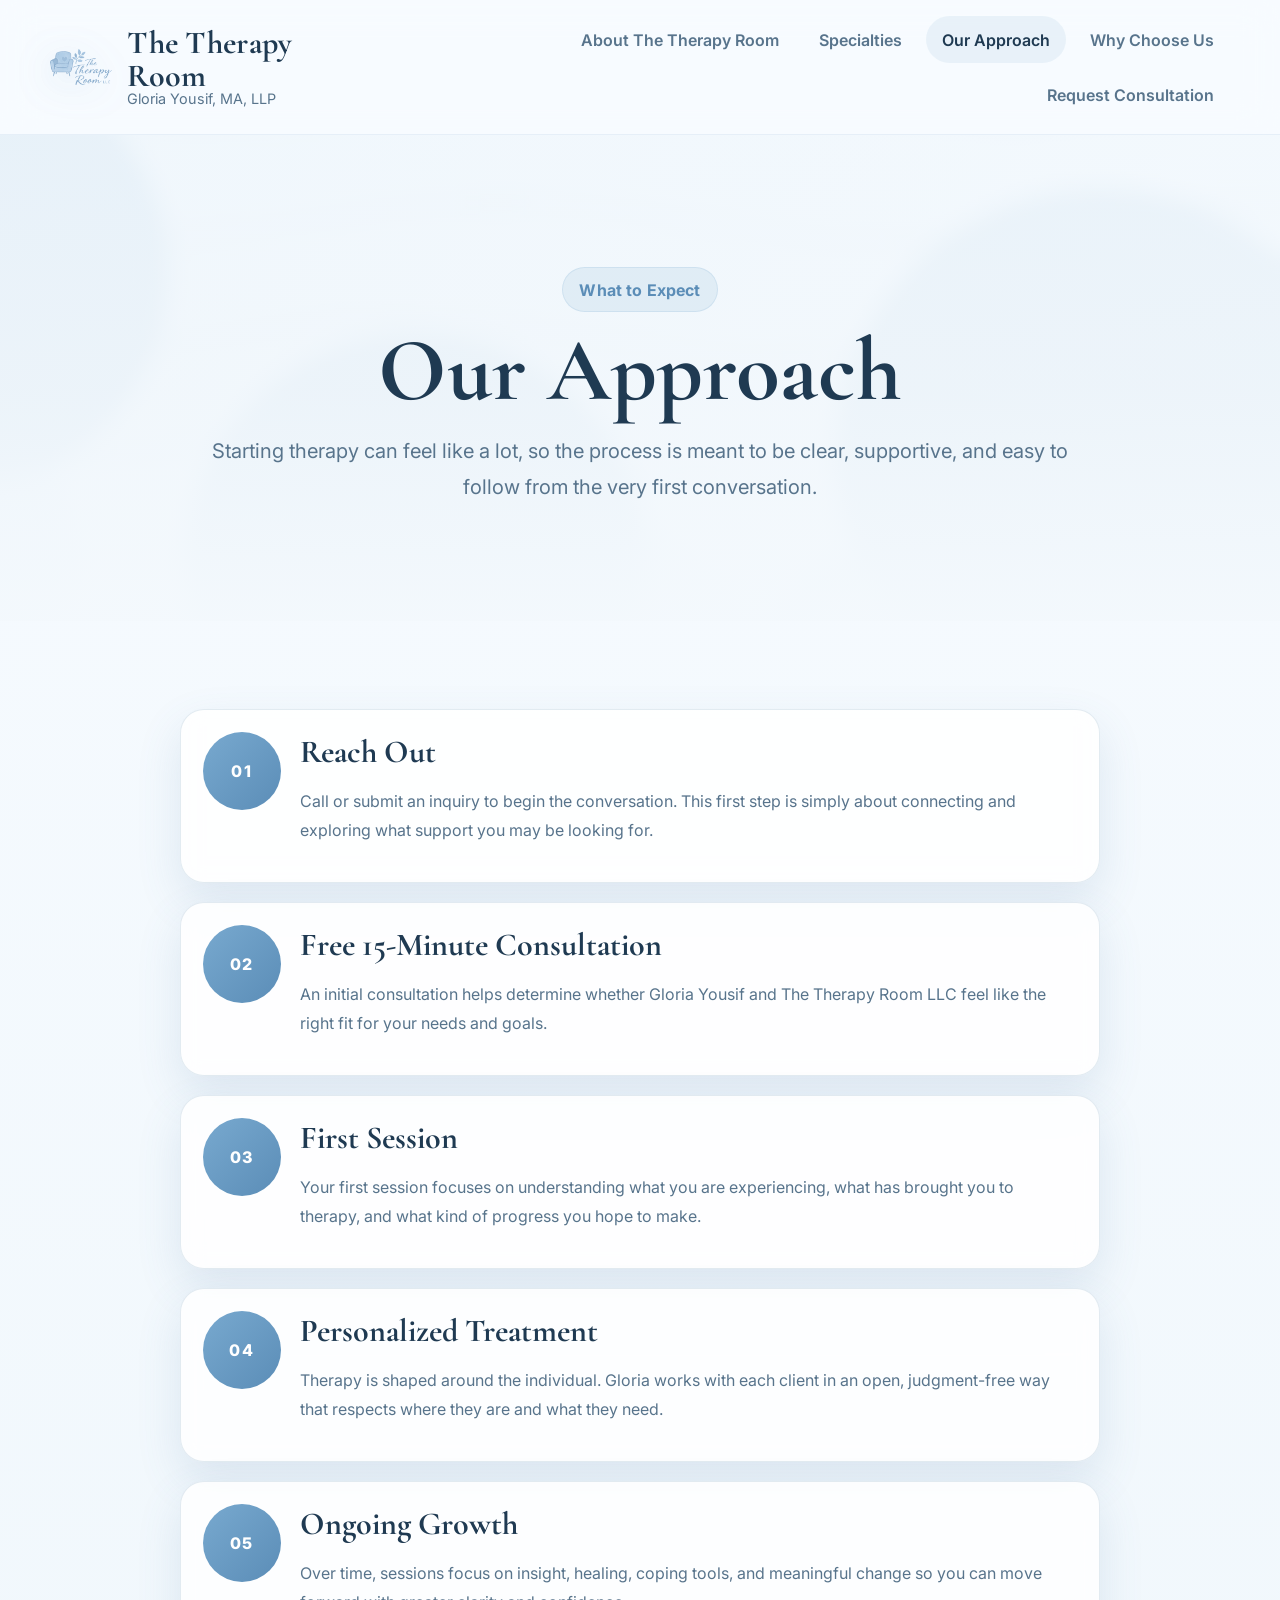
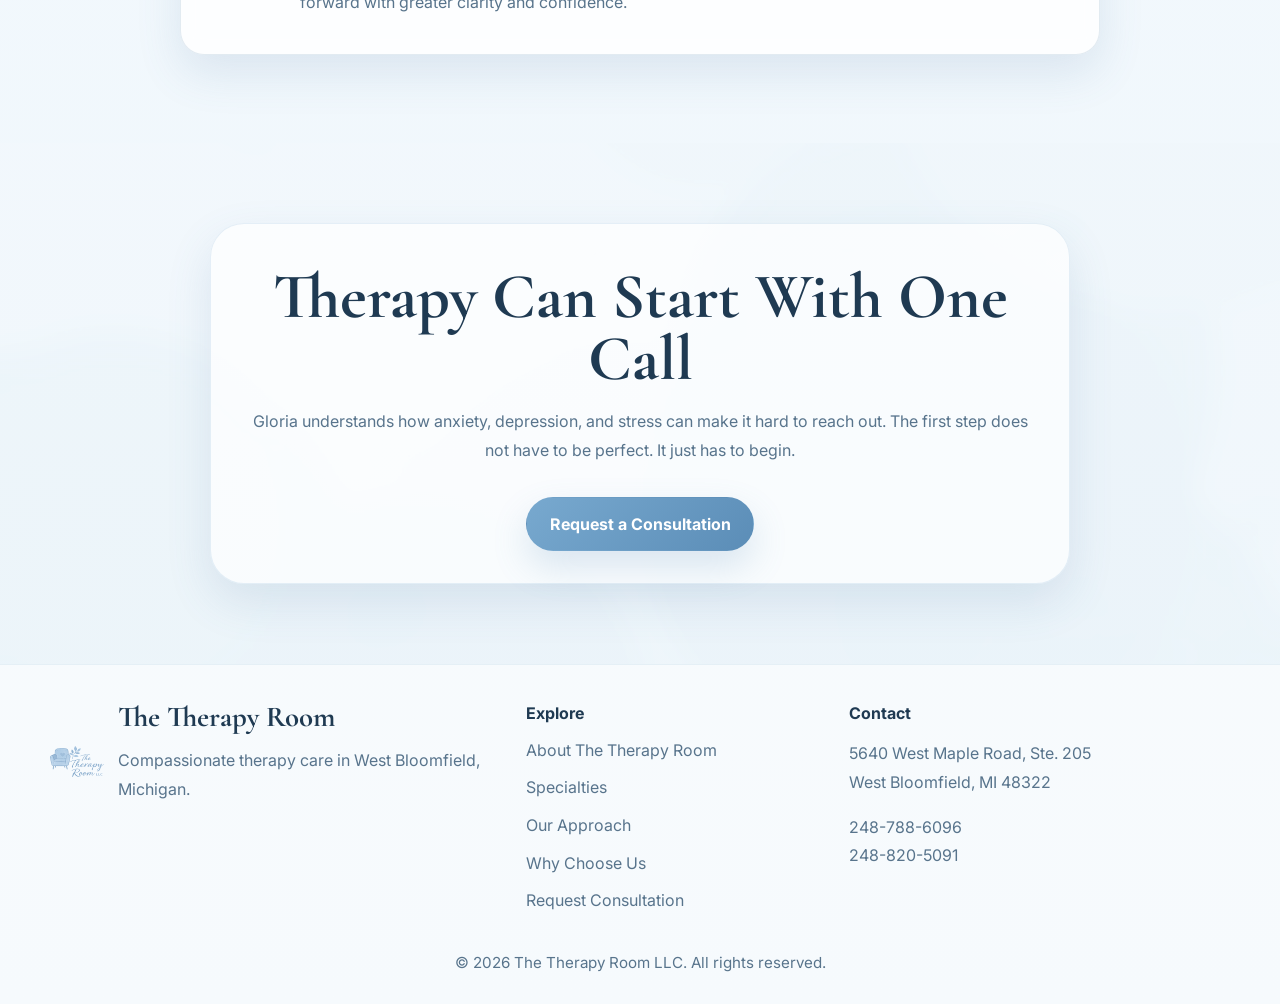
==== our-approach/index.html @ da3f1205 "Add files via upload" ====
<!DOCTYPE html>
<html lang="en">
<head>
  <meta charset="UTF-8" />
  <meta name="viewport" content="width=device-width, initial-scale=1.0" />
  <title>Our Approach | The Therapy Room LLC</title>
  <meta name="description" content="The Therapy Room LLC offers calm, compassionate therapy care in West Bloomfield with in-person and telehealth support." />
  <link rel="icon" type="image/png" href="../assets/favicon.png" />
  <link rel="preconnect" href="https://fonts.googleapis.com">
  <link rel="preconnect" href="https://fonts.gstatic.com" crossorigin>
  <link href="https://fonts.googleapis.com/css2?family=Cormorant+Garamond:wght@500;600;700&family=Inter:wght@400;500;600;700;800&display=swap" rel="stylesheet">
  <link rel="stylesheet" href="../styles.css" />
</head>
<body>
  <header class="site-header">
    <div class="container nav-wrap">
      <a class="brand" href="/">
        <img src="../assets/logo.png" alt="The Therapy Room LLC logo" />
        <div class="brand-text">
          <strong>The Therapy Room</strong>
          <span>Gloria Yousif, MA, LLP</span>
        </div>
      </a>
      <button class="mobile-toggle" type="button" aria-label="Open menu" data-nav-toggle>
        ☰
      </button>
      <nav class="nav-links" data-nav-links>
        <a href="/" class="">About The Therapy Room</a><a href="/specialties/" class="">Specialties</a><a href="/our-approach/" class="active">Our Approach</a><a href="/why-choose-us/" class="">Why Choose Us</a><a href="/request-consultation/" class="">Request Consultation</a>
      </nav>
    </div>
  </header>

  <main>
    <section class="hero compact">
      <div class="hero-media"><img src="../assets/approach-bg.jpg" alt="" /></div>
      <div class="hero-overlay"></div>
      <div class="container hero-inner">
        <div class="badge reveal">What to Expect</div>
        <h1 class="reveal">Our Approach</h1>
        <p class="lead reveal">Starting therapy can feel like a lot, so the process is meant to be clear, supportive, and easy to follow from the very first conversation.</p>
        
      </div>
    </section>
    
<section class="section">
  <div class="container">
    <div class="timeline">
      <article class="timeline-step reveal"><div class="timeline-number">01</div><div><h3>Reach Out</h3><p>Call or submit an inquiry to begin the conversation. This first step is simply about connecting and exploring what support you may be looking for.</p></div></article>
      <article class="timeline-step reveal"><div class="timeline-number">02</div><div><h3>Free 15-Minute Consultation</h3><p>An initial consultation helps determine whether Gloria Yousif and The Therapy Room LLC feel like the right fit for your needs and goals.</p></div></article>
      <article class="timeline-step reveal"><div class="timeline-number">03</div><div><h3>First Session</h3><p>Your first session focuses on understanding what you are experiencing, what has brought you to therapy, and what kind of progress you hope to make.</p></div></article>
      <article class="timeline-step reveal"><div class="timeline-number">04</div><div><h3>Personalized Treatment</h3><p>Therapy is shaped around the individual. Gloria works with each client in an open, judgment-free way that respects where they are and what they need.</p></div></article>
      <article class="timeline-step reveal"><div class="timeline-number">05</div><div><h3>Ongoing Growth</h3><p>Over time, sessions focus on insight, healing, coping tools, and meaningful change so you can move forward with greater clarity and confidence.</p></div></article>
    </div>
  </div>
</section>
<section class="cta-band">
  <div class="container"><div class="cta-box reveal"><h2 class="section-title">Therapy Can Start With One Call</h2><p class="body-text">Gloria understands how anxiety, depression, and stress can make it hard to reach out. The first step does not have to be perfect. It just has to begin.</p><div class="actions"><a class="btn btn-primary" href="/request-consultation/">Request a Consultation</a></div></div></div>
</section>

  </main>

  <footer class="footer">
    <div class="container footer-grid">
      <div>
        <div class="footer-brand">
          <img src="../assets/logo.png" alt="The Therapy Room LLC logo" />
          <div>
            <strong>The Therapy Room</strong>
            <p>Compassionate therapy care in West Bloomfield, Michigan.</p>
          </div>
        </div>
      </div>
      <div>
        <h4>Explore</h4>
        <div class="footer-links"><a href="/">About The Therapy Room</a><a href="/specialties/">Specialties</a><a href="/our-approach/">Our Approach</a><a href="/why-choose-us/">Why Choose Us</a><a href="/request-consultation/">Request Consultation</a></div>
      </div>
      <div>
        <h4>Contact</h4>
        <p>5640 West Maple Road, Ste. 205<br>West Bloomfield, MI 48322</p>
        <p><a href="tel:2487886096">248-788-6096</a><br><a href="tel:2488205091">248-820-5091</a></p>
      </div>
    </div>
    <div class="container copyright">© 2026 The Therapy Room LLC. All rights reserved.</div>
  </footer>

  <script src="../script.js"></script>
</body>
</html>
---- styles.css ----
:root {
  --bg: #f5f9fd;
  --surface: rgba(255,255,255,0.86);
  --surface-strong: #ffffff;
  --text: #1f3a52;
  --muted: #58748c;
  --line: rgba(103, 143, 177, 0.18);
  --primary: #78a9cf;
  --primary-dark: #5b8db7;
  --primary-soft: #dfeef9;
  --accent: #a9cbe4;
  --shadow: 0 18px 45px rgba(79, 123, 161, 0.14);
  --radius: 24px;
  --radius-sm: 16px;
  --max: 1180px;
}

* { box-sizing: border-box; }
html { scroll-behavior: smooth; }
body {
  margin: 0;
  font-family: Inter, ui-sans-serif, system-ui, -apple-system, BlinkMacSystemFont, "Segoe UI", sans-serif;
  color: var(--text);
  background: linear-gradient(180deg, #f7fbff 0%, #eef6fb 100%);
}
a { color: inherit; text-decoration: none; }
img { max-width: 100%; display: block; }
button, input, select, textarea { font: inherit; }

.container {
  width: min(calc(100% - 2rem), var(--max));
  margin: 0 auto;
}

.site-header {
  position: sticky;
  top: 0;
  z-index: 40;
  backdrop-filter: blur(18px);
  background: rgba(247, 251, 255, 0.76);
  border-bottom: 1px solid rgba(120, 169, 207, 0.14);
}

.nav-wrap {
  display: flex;
  align-items: center;
  justify-content: space-between;
  gap: 1rem;
  padding: 1rem 0;
}

.brand {
  display: flex;
  align-items: center;
  gap: 0.95rem;
  min-width: 0;
}
.brand img {
  width: 62px;
  height: 62px;
  object-fit: contain;
  filter: drop-shadow(0 8px 18px rgba(91, 141, 183, 0.18));
}
.brand-text {
  line-height: 1.02;
}
.brand-text strong {
  display: block;
  font-family: "Cormorant Garamond", Georgia, serif;
  font-size: 2rem;
  font-weight: 700;
  letter-spacing: 0.01em;
}
.brand-text span {
  display: block;
  color: var(--muted);
  font-size: 0.9rem;
}

.nav-links {
  display: flex;
  align-items: center;
  gap: 0.5rem;
  flex-wrap: wrap;
  justify-content: flex-end;
}
.nav-links a {
  padding: 0.85rem 1rem;
  border-radius: 999px;
  color: var(--muted);
  font-weight: 600;
  transition: 0.2s ease;
}
.nav-links a:hover,
.nav-links a.active {
  color: var(--text);
  background: rgba(120, 169, 207, 0.12);
}
.mobile-toggle {
  display: none;
  border: 0;
  border-radius: 14px;
  background: var(--primary-soft);
  color: var(--text);
  padding: 0.8rem;
}

.hero {
  position: relative;
  min-height: 78vh;
  display: flex;
  align-items: center;
  overflow: hidden;
}
.hero.compact { min-height: 54vh; }
.hero-media,
.cta-band::before {
  position: absolute;
  inset: 0;
}
.hero-media img,
.cta-band::before {
  width: 100%;
  height: 100%;
  object-fit: cover;
}
.hero-overlay {
  position: absolute;
  inset: 0;
  background:
    linear-gradient(180deg, rgba(246, 251, 255, 0.74) 0%, rgba(244, 249, 253, 0.84) 52%, rgba(244, 249, 253, 0.98) 100%),
    linear-gradient(120deg, rgba(120, 169, 207, 0.16), rgba(169, 203, 228, 0.1));
}
.hero-inner {
  position: relative;
  padding: 5rem 0 4rem;
  text-align: center;
}
.badge {
  display: inline-flex;
  align-items: center;
  gap: 0.5rem;
  padding: 0.7rem 1rem;
  border-radius: 999px;
  background: rgba(120, 169, 207, 0.14);
  border: 1px solid rgba(120, 169, 207, 0.18);
  color: var(--primary-dark);
  font-weight: 700;
  letter-spacing: 0.01em;
}
.hero h1,
.section-title,
.card h3,
.timeline-step h3,
.footer-brand strong {
  font-family: "Cormorant Garamond", Georgia, serif;
}
.hero h1 {
  margin: 1rem auto 1.2rem;
  max-width: 980px;
  font-size: clamp(3.2rem, 7vw, 5.8rem);
  line-height: 0.96;
}
.lead {
  max-width: 860px;
  margin: 0 auto;
  font-size: clamp(1.08rem, 1.8vw, 1.26rem);
  line-height: 1.8;
  color: var(--muted);
}
.actions {
  display: flex;
  justify-content: center;
  gap: 1rem;
  flex-wrap: wrap;
  margin-top: 2rem;
}
.btn {
  display: inline-flex;
  align-items: center;
  justify-content: center;
  gap: 0.65rem;
  padding: 1rem 1.4rem;
  border-radius: 999px;
  font-weight: 700;
  border: 1px solid transparent;
  transition: transform 0.18s ease, background 0.18s ease, color 0.18s ease, border-color 0.18s ease;
}
.btn:hover { transform: translateY(-1px); }
.btn-primary {
  color: white;
  background: linear-gradient(135deg, var(--primary), var(--primary-dark));
  box-shadow: 0 16px 36px rgba(91, 141, 183, 0.2);
}
.btn-secondary {
  color: var(--primary-dark);
  background: rgba(255,255,255,0.75);
  border-color: rgba(120, 169, 207, 0.26);
}

.highlights {
  display: grid;
  grid-template-columns: repeat(4, minmax(0, 1fr));
  gap: 1rem;
  margin: 2.3rem auto 0;
  max-width: 920px;
}
.highlight,
.card,
.info-card,
.timeline-step,
.form-panel,
.contact-stack .info-card {
  background: var(--surface);
  border: 1px solid var(--line);
  box-shadow: var(--shadow);
  backdrop-filter: blur(10px);
}
.highlight {
  padding: 1.15rem;
  border-radius: 20px;
}
.highlight strong {
  display: block;
  font-size: 1.05rem;
  margin-bottom: 0.25rem;
}
.highlight span { color: var(--muted); font-size: 0.95rem; }

.section {
  padding: 5.5rem 0;
}
.section.soft { background: rgba(255,255,255,0.38); }
.section.pattern {
  position: relative;
  overflow: hidden;
}
.section.pattern::before {
  content: "";
  position: absolute;
  inset: 0;
  background: url('./assets/pattern-bg.jpg') center/cover no-repeat;
  opacity: 0.15;
}
.section .container { position: relative; }
.section-header {
  max-width: 850px;
  margin: 0 auto 2rem;
  text-align: center;
}
.section-title {
  font-size: clamp(2.8rem, 5vw, 4.2rem);
  line-height: 0.98;
  margin: 0.6rem 0 1rem;
}
.body-text,
.section-header p,
.card p,
.info-card p,
.timeline-step p,
ul.clean li,
.footer p,
.footer a,
.form-note,
small {
  color: var(--muted);
  line-height: 1.8;
}
.centered-copy {
  max-width: 860px;
  margin: 0 auto;
  text-align: center;
}
.centered-copy p { font-size: 1.08rem; }

.grid-4,
.grid-3,
.grid-2 {
  display: grid;
  gap: 1.3rem;
}
.grid-4 { grid-template-columns: repeat(4, minmax(0, 1fr)); }
.grid-3 { grid-template-columns: repeat(3, minmax(0, 1fr)); }
.grid-2 { grid-template-columns: repeat(2, minmax(0, 1fr)); }
.card {
  border-radius: var(--radius);
  padding: 1.7rem;
  text-align: center;
}
.card .icon {
  width: 62px;
  height: 62px;
  margin: 0 auto 1rem;
  border-radius: 18px;
  display: grid;
  place-items: center;
  background: linear-gradient(135deg, rgba(120, 169, 207, 0.18), rgba(169, 203, 228, 0.22));
  color: var(--primary-dark);
  font-size: 1.5rem;
}
.card h3,
.timeline-step h3 {
  margin: 0 0 0.65rem;
  font-size: 2rem;
}

.timeline {
  max-width: 920px;
  margin: 0 auto;
  display: grid;
  gap: 1.2rem;
}
.timeline-step {
  display: grid;
  grid-template-columns: 78px 1fr;
  gap: 1.2rem;
  align-items: start;
  border-radius: var(--radius);
  padding: 1.35rem;
}
.timeline-number {
  width: 78px;
  height: 78px;
  border-radius: 999px;
  display: grid;
  place-items: center;
  background: linear-gradient(135deg, var(--primary), var(--primary-dark));
  color: white;
  font-weight: 800;
  letter-spacing: 0.08em;
}

.cta-band {
  position: relative;
  overflow: hidden;
  padding: 5rem 0;
}
.cta-band::before {
  content: "";
  background: url('./assets/pattern-bg.jpg') center/cover no-repeat;
  opacity: 0.14;
}
.cta-box {
  position: relative;
  max-width: 860px;
  margin: 0 auto;
  text-align: center;
  padding: 2rem;
  border-radius: 34px;
  background: rgba(255,255,255,0.7);
  border: 1px solid rgba(120, 169, 207, 0.18);
  box-shadow: var(--shadow);
}

.contact-layout {
  display: grid;
  grid-template-columns: 1.08fr 0.92fr;
  gap: 1.4rem;
  align-items: start;
}
.form-panel,
.info-card {
  border-radius: var(--radius);
  padding: 1.5rem;
}
.field-grid {
  display: grid;
  grid-template-columns: repeat(2, minmax(0, 1fr));
  gap: 1rem;
}
label {
  display: block;
  font-weight: 700;
  margin-bottom: 0.55rem;
}
input,
select,
textarea {
  width: 100%;
  border: 1px solid rgba(120, 169, 207, 0.22);
  border-radius: 18px;
  background: rgba(255,255,255,0.88);
  color: var(--text);
  padding: 1rem 1rem;
  outline: none;
  transition: border-color 0.18s ease, box-shadow 0.18s ease;
}
input:focus,
select:focus,
textarea:focus {
  border-color: var(--primary);
  box-shadow: 0 0 0 4px rgba(120, 169, 207, 0.12);
}
textarea { min-height: 170px; resize: vertical; }
.form-note,
.form-status {
  text-align: center;
  font-size: 0.95rem;
}
.form-status { margin-top: 0.85rem; font-weight: 700; }
.form-status.success { color: #2d7a57; }
.form-status.error { color: #a34848; }
.contact-stack {
  display: grid;
  gap: 1rem;
}
ul.clean {
  list-style: none;
  padding: 0;
  margin: 0;
}
ul.clean li + li { margin-top: 0.25rem; }

.footer {
  border-top: 1px solid rgba(120, 169, 207, 0.14);
  background: rgba(255,255,255,0.5);
}
.footer-grid {
  display: grid;
  grid-template-columns: 1.2fr 0.8fr 1fr;
  gap: 1.2rem;
  padding: 2.4rem 0;
}
.footer-brand {
  display: flex;
  align-items: center;
  gap: 0.85rem;
}
.footer-brand img { width: 54px; }
.footer-brand strong {
  font-size: 1.8rem;
  line-height: 0.95;
  display: block;
}
.footer-links {
  display: grid;
  gap: 0.55rem;
}
.footer h4 {
  margin: 0 0 0.8rem;
  font-size: 1rem;
}
.copyright {
  padding: 0 0 2rem;
  color: var(--muted);
  text-align: center;
  font-size: 0.95rem;
}

.reveal {
  opacity: 0;
  transform: translateY(20px);
  transition: opacity 0.65s ease, transform 0.65s ease;
}
.reveal.visible {
  opacity: 1;
  transform: translateY(0);
}

@media (max-width: 1024px) {
  .grid-4 { grid-template-columns: repeat(2, minmax(0, 1fr)); }
  .grid-3 { grid-template-columns: repeat(2, minmax(0, 1fr)); }
  .highlights { grid-template-columns: repeat(2, minmax(0, 1fr)); }
  .contact-layout, .footer-grid { grid-template-columns: 1fr; }
}
@media (max-width: 860px) {
  .mobile-toggle { display: inline-flex; }
  .nav-links {
    display: none;
    position: absolute;
    top: calc(100% + 0.75rem);
    left: 1rem;
    right: 1rem;
    padding: 0.85rem;
    background: rgba(255,255,255,0.95);
    border: 1px solid var(--line);
    border-radius: 22px;
    box-shadow: var(--shadow);
    flex-direction: column;
    align-items: stretch;
  }
  .nav-links.open { display: flex; }
  .nav-links a { text-align: center; }
  .field-grid,
  .grid-2,
  .timeline-step { grid-template-columns: 1fr; }
  .timeline-number { width: 64px; height: 64px; }
}
@media (max-width: 640px) {
  .brand-text strong { font-size: 1.55rem; }
  .hero-inner { padding: 4.2rem 0 3rem; }
  .section { padding: 4rem 0; }
  .grid-4,
  .grid-3,
  .highlights { grid-template-columns: 1fr; }
  .card, .form-panel, .info-card, .timeline-step, .highlight { padding: 1.2rem; }
  .hero h1 { font-size: clamp(2.7rem, 13vw, 4rem); }
}
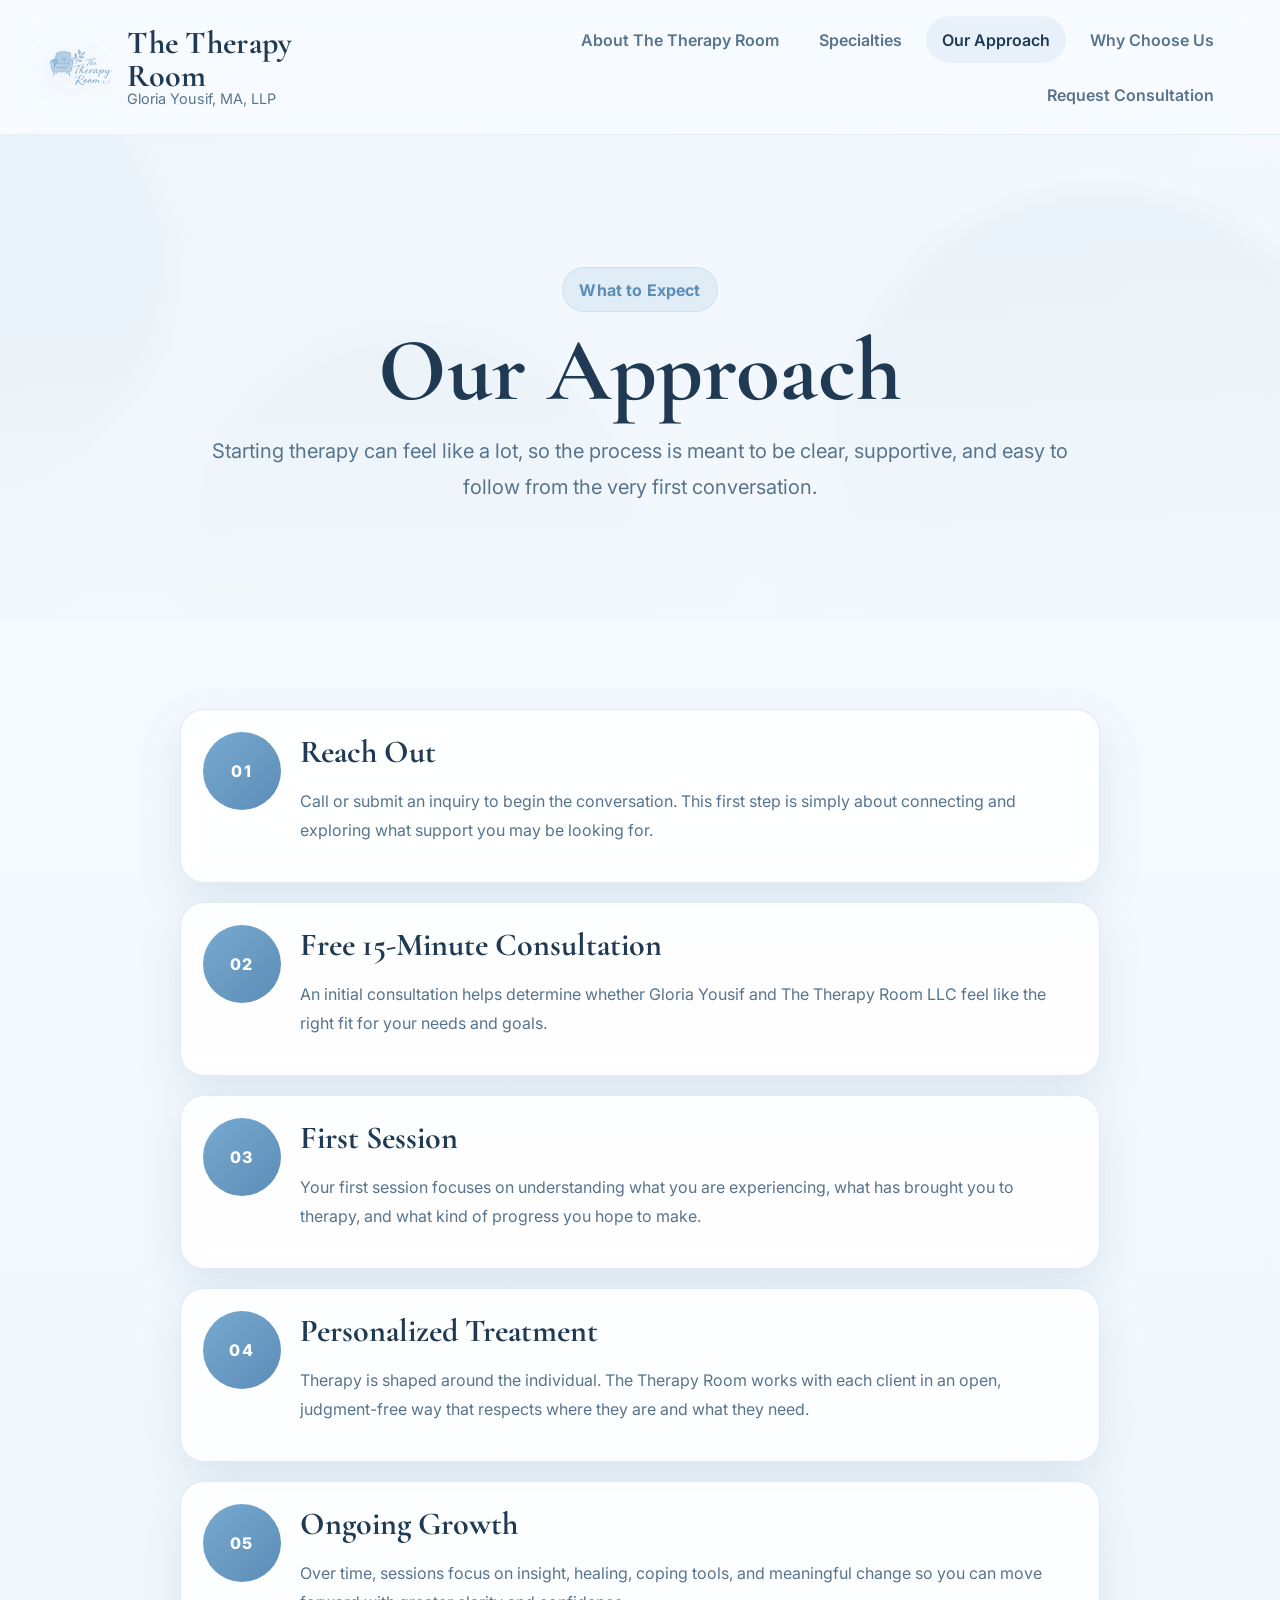
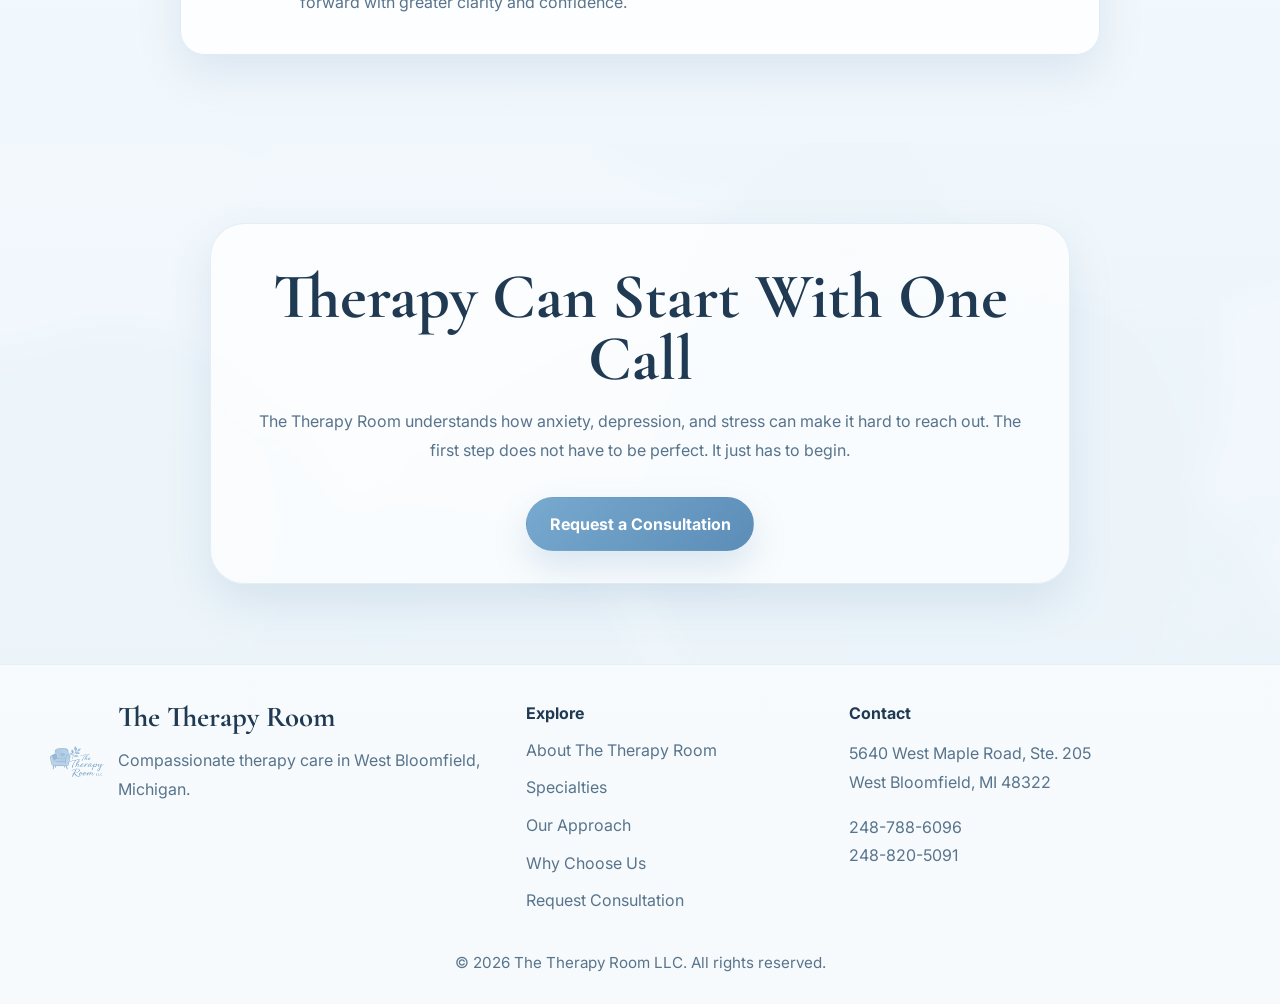
==== commit 032bb739: "Update index.html" ====
--- a/our-approach/index.html
+++ b/our-approach/index.html
@@ -48,13 +48,13 @@
       <article class="timeline-step reveal"><div class="timeline-number">01</div><div><h3>Reach Out</h3><p>Call or submit an inquiry to begin the conversation. This first step is simply about connecting and exploring what support you may be looking for.</p></div></article>
       <article class="timeline-step reveal"><div class="timeline-number">02</div><div><h3>Free 15-Minute Consultation</h3><p>An initial consultation helps determine whether Gloria Yousif and The Therapy Room LLC feel like the right fit for your needs and goals.</p></div></article>
       <article class="timeline-step reveal"><div class="timeline-number">03</div><div><h3>First Session</h3><p>Your first session focuses on understanding what you are experiencing, what has brought you to therapy, and what kind of progress you hope to make.</p></div></article>
-      <article class="timeline-step reveal"><div class="timeline-number">04</div><div><h3>Personalized Treatment</h3><p>Therapy is shaped around the individual. Gloria works with each client in an open, judgment-free way that respects where they are and what they need.</p></div></article>
+      <article class="timeline-step reveal"><div class="timeline-number">04</div><div><h3>Personalized Treatment</h3><p>Therapy is shaped around the individual. The Therapy Room works with each client in an open, judgment-free way that respects where they are and what they need.</p></div></article>
       <article class="timeline-step reveal"><div class="timeline-number">05</div><div><h3>Ongoing Growth</h3><p>Over time, sessions focus on insight, healing, coping tools, and meaningful change so you can move forward with greater clarity and confidence.</p></div></article>
     </div>
   </div>
 </section>
 <section class="cta-band">
-  <div class="container"><div class="cta-box reveal"><h2 class="section-title">Therapy Can Start With One Call</h2><p class="body-text">Gloria understands how anxiety, depression, and stress can make it hard to reach out. The first step does not have to be perfect. It just has to begin.</p><div class="actions"><a class="btn btn-primary" href="/request-consultation/">Request a Consultation</a></div></div></div>
+  <div class="container"><div class="cta-box reveal"><h2 class="section-title">Therapy Can Start With One Call</h2><p class="body-text">The Therapy Room understands how anxiety, depression, and stress can make it hard to reach out. The first step does not have to be perfect. It just has to begin.</p><div class="actions"><a class="btn btn-primary" href="/request-consultation/">Request a Consultation</a></div></div></div>
 </section>
 
   </main>
@@ -85,4 +85,4 @@
 
   <script src="../script.js"></script>
 </body>
-</html>+</html>
